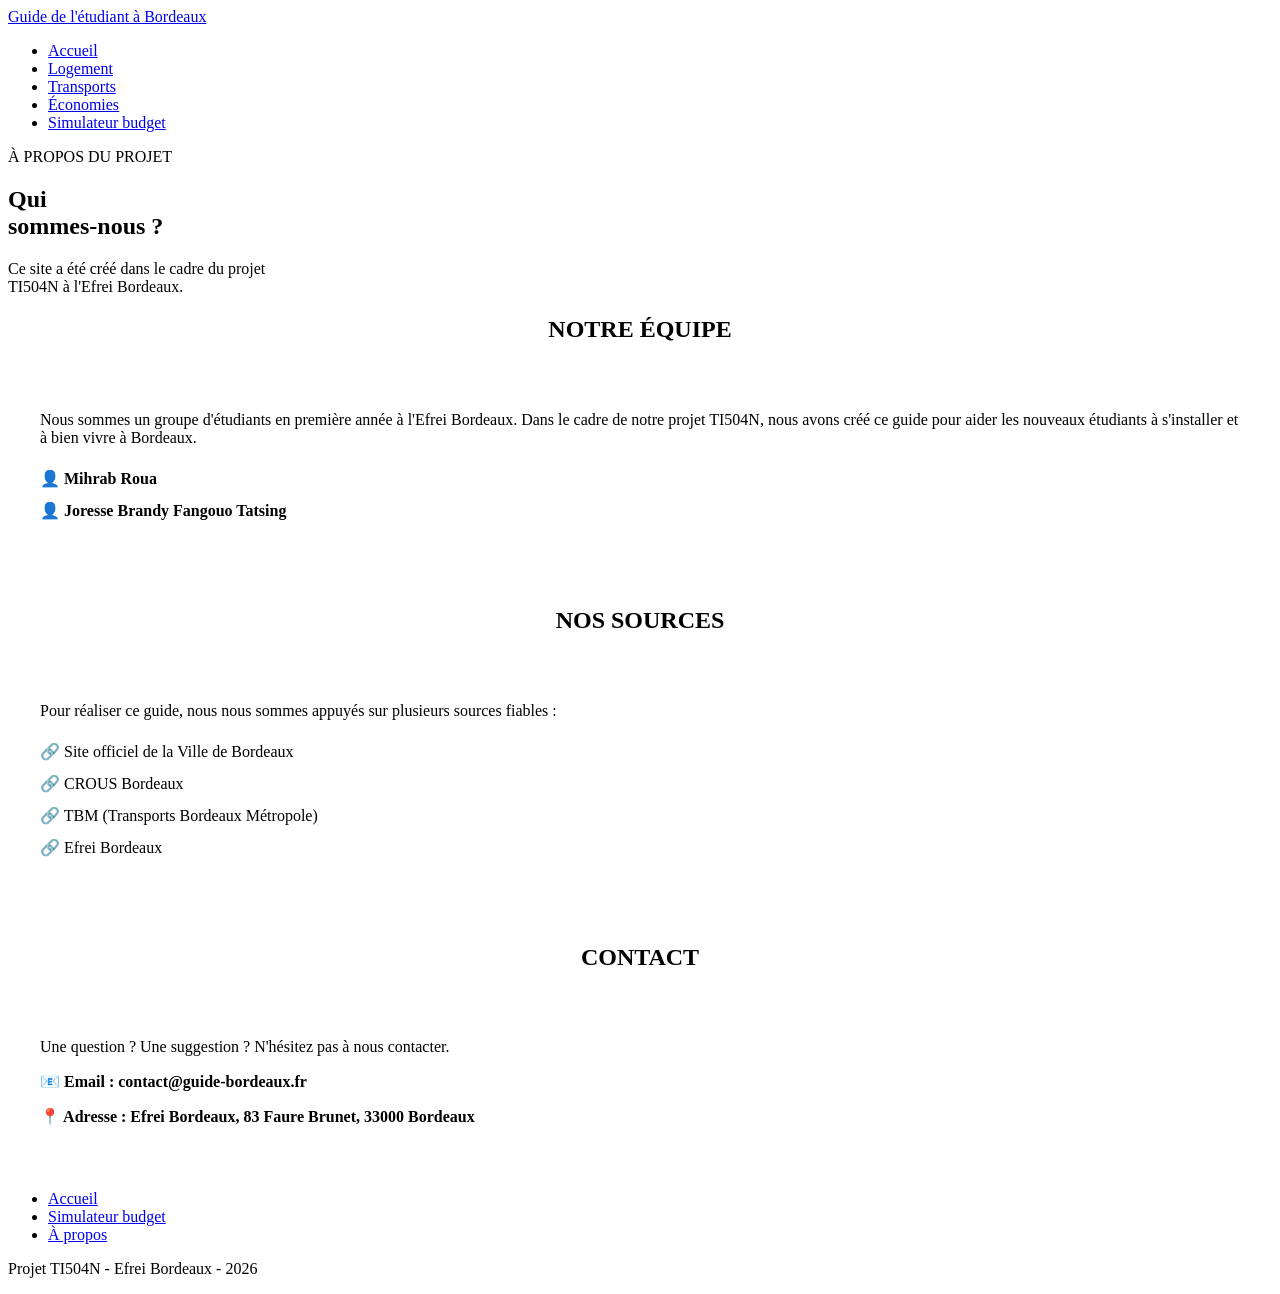
==== pages/about.html @ a1419286 "Add about page with project details and contact info" ====
<!DOCTYPE html>
<html lang="fr">
<head>
    <meta charset="UTF-8">
    <meta name="viewport" content="width=device-width, initial-scale=1.0">
    <title>À propos - Guide de l'étudiant à Bordeaux</title>
    <link rel="stylesheet" href="css/style.css">
</head>
<body>
    <header class="site-header">
        <a href="index.html" class="site-title">Guide de l'étudiant à Bordeaux</a>
        <nav class="main-nav">
            <ul>
                <li><a href="index.html">Accueil</a></li>
                <li><a href="housing.html">Logement</a></li>
                <li><a href="transport.html">Transports</a></li>
                <li><a href="savings.html">Économies</a></li>
                <li><a href="budget.html">Simulateur budget</a></li>
            </ul>
        </nav>
    </header>
 
    <main class="page-container">
        <!-- En-tête de la page À propos -->
        <section class="hero-card">
            <div class="hero-content">
                <span class="hero-subtitle">À PROPOS DU PROJET</span>
                <h1>Qui<br>sommes-nous ?</h1>
                <p>Ce site a été créé dans le cadre du projet<br>TI504N à l'Efrei Bordeaux.</p>
            </div>
        </section>

        <!-- Section 1 : Notre équipe (Texte direct, sans bouton) -->
        <section class="home-sections" style="margin-bottom: 2rem; text-align: left;">
            <h2 style="text-align: center;">NOTRE ÉQUIPE</h2>
            <div class="home-card-small" style="display: block; padding: 2rem; margin-top: 1rem;">
                <p style="color: var(--text-light); margin-bottom: 1rem;">
                    Nous sommes un groupe d'étudiants en première année à l'Efrei Bordeaux. Dans le cadre de notre projet TI504N, nous avons créé ce guide pour aider les nouveaux étudiants à s'installer et à bien vivre à Bordeaux.
                </p>
                <ul style="list-style-type: none; padding-left: 0; color: var(--primary-color); font-weight: bold; line-height: 2;">
                    <li>👤 Mihrab Roua </li>
                    <li>👤 Joresse Brandy Fangouo Tatsing </li>
                    
                </ul>
            </div>
        </section>

        <!-- Section 2 : Nos sources (Texte direct) -->
        <section class="home-sections" style="margin-bottom: 2rem; text-align: left;">
            <h2 style="text-align: center;">NOS SOURCES</h2>
            <div class="home-card-small" style="display: block; padding: 2rem; margin-top: 1rem;">
                <p style="color: var(--text-light); margin-bottom: 1rem;">
                    Pour réaliser ce guide, nous nous sommes appuyés sur plusieurs sources fiables :
                </p>
                <ul style="list-style-type: none; padding-left: 0; color: var(--text-light); line-height: 2;">
                    <li>🔗 <a href="https://www.bordeaux.fr" target="_blank" style="color: var(--accent-color); text-decoration: none;">Site officiel de la Ville de Bordeaux</a></li>
                    <li>🔗 <a href="https://www.crous-bordeaux.fr" target="_blank" style="color: var(--accent-color); text-decoration: none;">CROUS Bordeaux</a></li>
                    <li>🔗 <a href="https://www.infotbm.com" target="_blank" style="color: var(--accent-color); text-decoration: none;">TBM (Transports Bordeaux Métropole)</a></li>
                    <li>🔗 <a href="https://www.efrei.fr" target="_blank" style="color: var(--accent-color); text-decoration: none;">Efrei Bordeaux</a></li>
                </ul>
            </div>
        </section>

        <section class="home-sections" style="text-align: left;">
            <h2 style="text-align: center;">CONTACT</h2>
            <div class="home-card-small" style="display: block; padding: 2rem; margin-top: 1rem;">
                <p style="color: var(--text-light); margin-bottom: 1rem;">
                    Une question ? Une suggestion ? N'hésitez pas à nous contacter.
                </p>
                <p style="color: var(--primary-color); font-weight: bold;">
                    📧 Email : <a href="mailto:contact@guide-bordeaux.fr" style="color: var(--accent-color); text-decoration: none;">contact@guide-bordeaux.fr</a>
                </p>
                <p style="color: var(--primary-color); font-weight: bold;">
                    📍 Adresse : Efrei Bordeaux, 83 Faure Brunet, 33000 Bordeaux
                </p>
            </div>
        </section>
    </main>
 
    <footer class="site-footer">
        <nav>
            <ul>
                <li><a href="index.html">Accueil</a></li>
                <li><a href="budget.html">Simulateur budget</a></li>
                <li><a href="about.html">À propos</a></li>
            </ul>
        </nav>
        <p>Projet TI504N - Efrei Bordeaux - 2026</p>
    </footer>
</body>
</html>
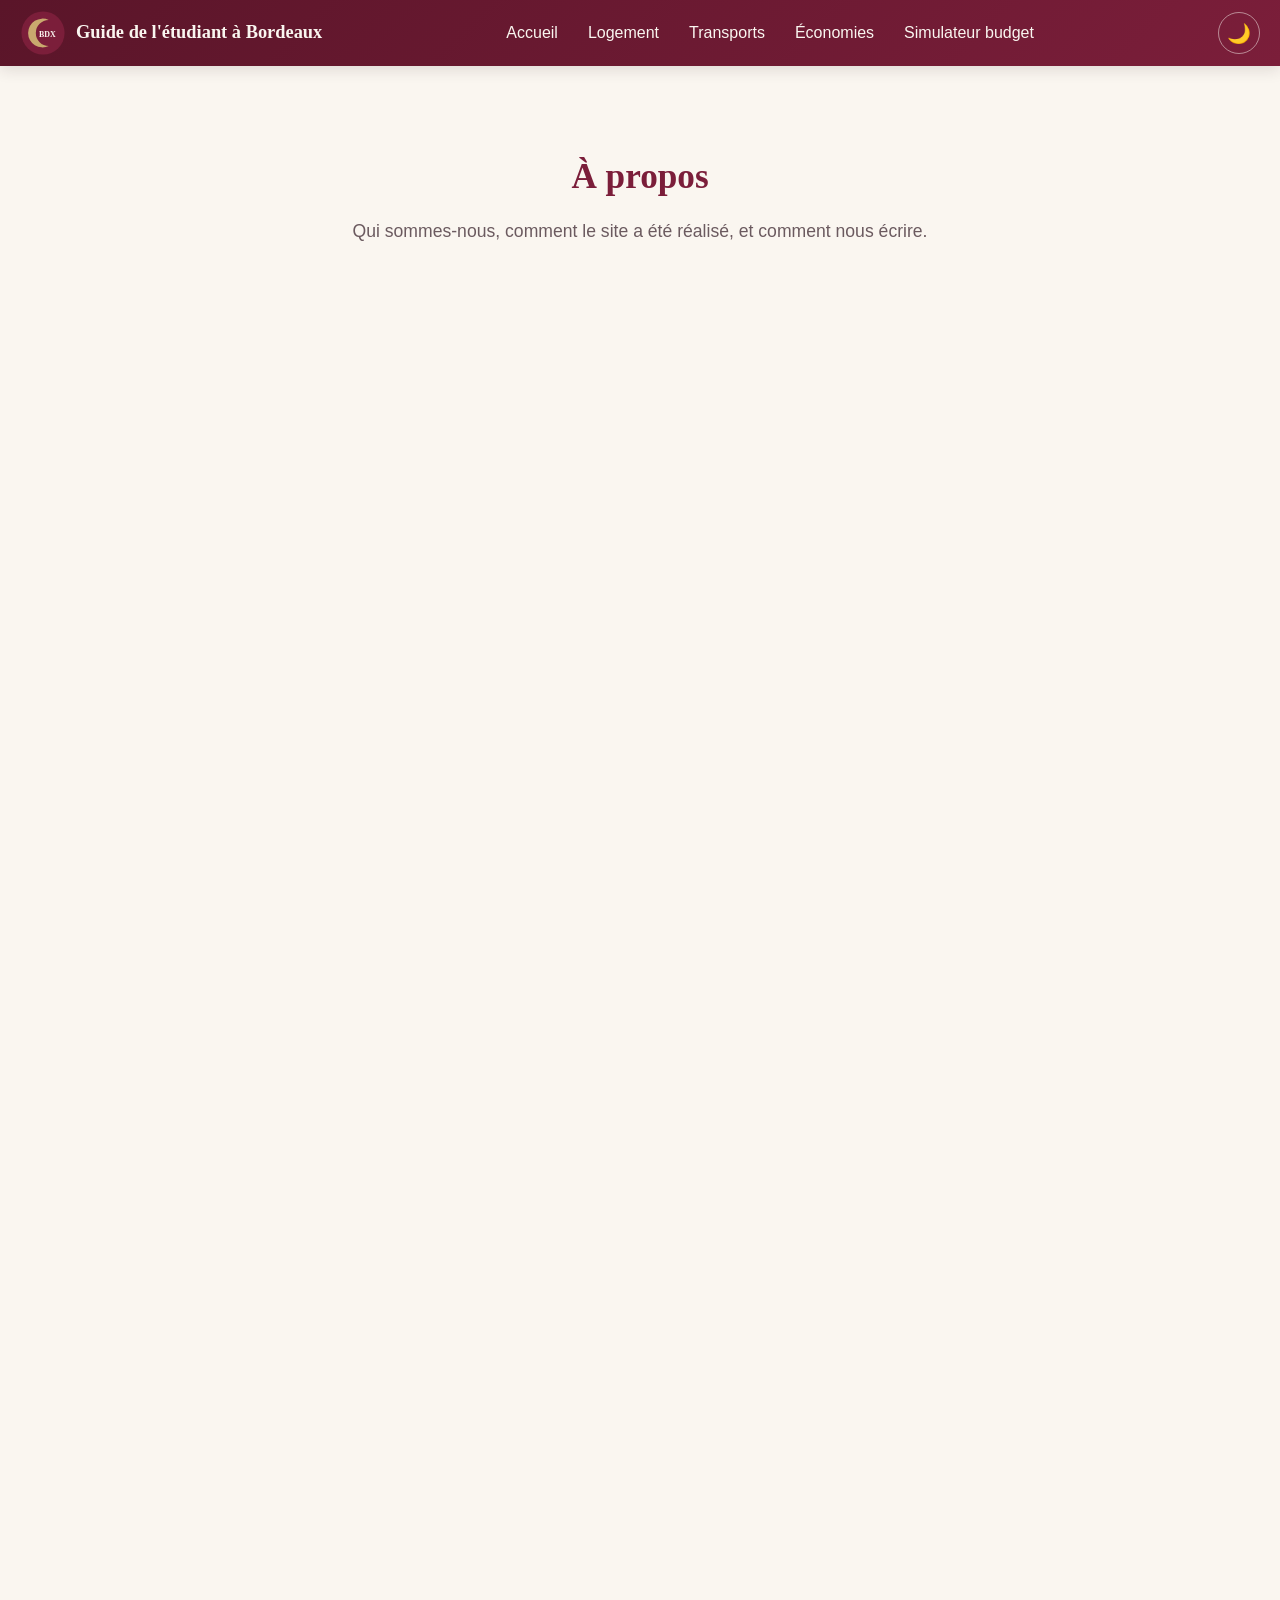
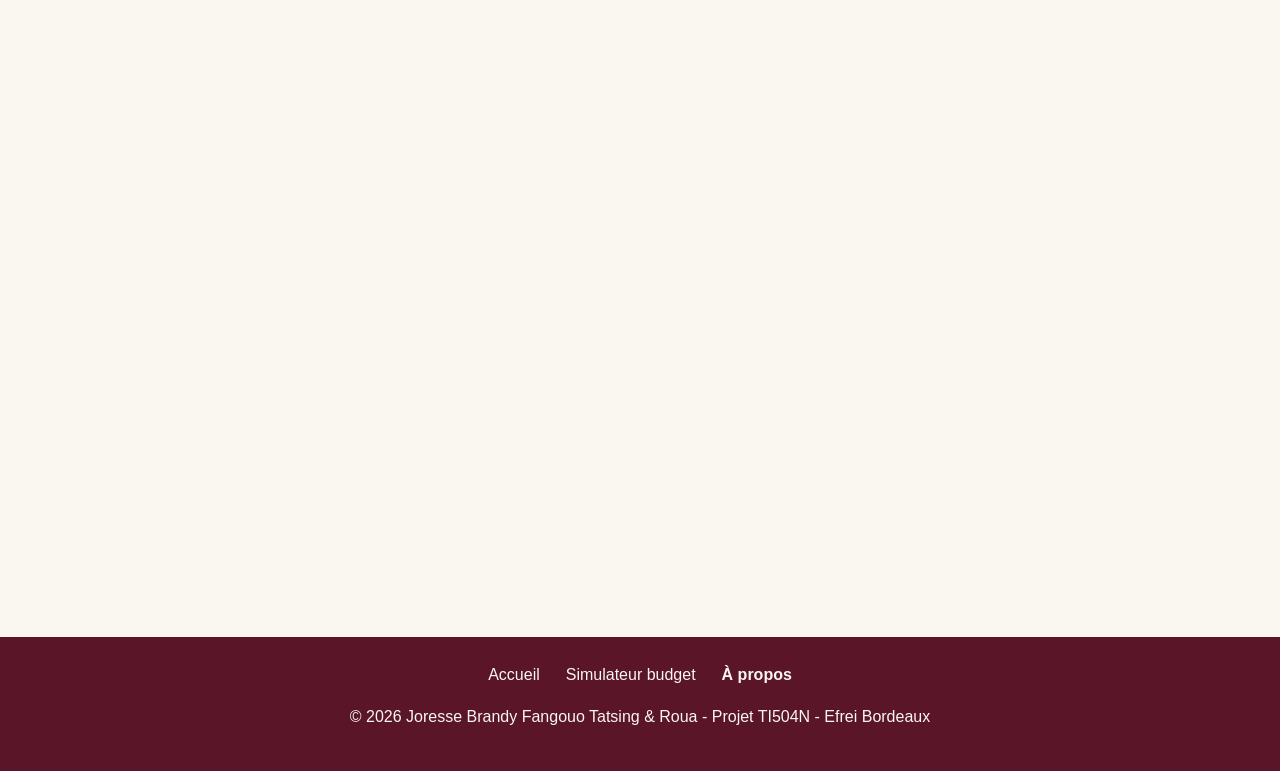
==== commit baefabea: "Add files via upload" ====
--- a/pages/about.html
+++ b/pages/about.html
@@ -1,91 +1,146 @@
-<!DOCTYPE html>
-<html lang="fr">
-<head>
-    <meta charset="UTF-8">
-    <meta name="viewport" content="width=device-width, initial-scale=1.0">
-    <title>À propos - Guide de l'étudiant à Bordeaux</title>
-    <link rel="stylesheet" href="css/style.css">
-</head>
-<body>
-    <header class="site-header">
-        <a href="index.html" class="site-title">Guide de l'étudiant à Bordeaux</a>
-        <nav class="main-nav">
-            <ul>
-                <li><a href="index.html">Accueil</a></li>
-                <li><a href="housing.html">Logement</a></li>
-                <li><a href="transport.html">Transports</a></li>
-                <li><a href="savings.html">Économies</a></li>
-                <li><a href="budget.html">Simulateur budget</a></li>
-            </ul>
-        </nav>
-    </header>
- 
-    <main class="page-container">
-        <!-- En-tête de la page À propos -->
-        <section class="hero-card">
-            <div class="hero-content">
-                <span class="hero-subtitle">À PROPOS DU PROJET</span>
-                <h1>Qui<br>sommes-nous ?</h1>
-                <p>Ce site a été créé dans le cadre du projet<br>TI504N à l'Efrei Bordeaux.</p>
-            </div>
-        </section>
-
-        <!-- Section 1 : Notre équipe (Texte direct, sans bouton) -->
-        <section class="home-sections" style="margin-bottom: 2rem; text-align: left;">
-            <h2 style="text-align: center;">NOTRE ÉQUIPE</h2>
-            <div class="home-card-small" style="display: block; padding: 2rem; margin-top: 1rem;">
-                <p style="color: var(--text-light); margin-bottom: 1rem;">
-                    Nous sommes un groupe d'étudiants en première année à l'Efrei Bordeaux. Dans le cadre de notre projet TI504N, nous avons créé ce guide pour aider les nouveaux étudiants à s'installer et à bien vivre à Bordeaux.
-                </p>
-                <ul style="list-style-type: none; padding-left: 0; color: var(--primary-color); font-weight: bold; line-height: 2;">
-                    <li>👤 Mihrab Roua </li>
-                    <li>👤 Joresse Brandy Fangouo Tatsing </li>
-                    
-                </ul>
-            </div>
-        </section>
-
-        <!-- Section 2 : Nos sources (Texte direct) -->
-        <section class="home-sections" style="margin-bottom: 2rem; text-align: left;">
-            <h2 style="text-align: center;">NOS SOURCES</h2>
-            <div class="home-card-small" style="display: block; padding: 2rem; margin-top: 1rem;">
-                <p style="color: var(--text-light); margin-bottom: 1rem;">
-                    Pour réaliser ce guide, nous nous sommes appuyés sur plusieurs sources fiables :
-                </p>
-                <ul style="list-style-type: none; padding-left: 0; color: var(--text-light); line-height: 2;">
-                    <li>🔗 <a href="https://www.bordeaux.fr" target="_blank" style="color: var(--accent-color); text-decoration: none;">Site officiel de la Ville de Bordeaux</a></li>
-                    <li>🔗 <a href="https://www.crous-bordeaux.fr" target="_blank" style="color: var(--accent-color); text-decoration: none;">CROUS Bordeaux</a></li>
-                    <li>🔗 <a href="https://www.infotbm.com" target="_blank" style="color: var(--accent-color); text-decoration: none;">TBM (Transports Bordeaux Métropole)</a></li>
-                    <li>🔗 <a href="https://www.efrei.fr" target="_blank" style="color: var(--accent-color); text-decoration: none;">Efrei Bordeaux</a></li>
-                </ul>
-            </div>
-        </section>
-
-        <section class="home-sections" style="text-align: left;">
-            <h2 style="text-align: center;">CONTACT</h2>
-            <div class="home-card-small" style="display: block; padding: 2rem; margin-top: 1rem;">
-                <p style="color: var(--text-light); margin-bottom: 1rem;">
-                    Une question ? Une suggestion ? N'hésitez pas à nous contacter.
-                </p>
-                <p style="color: var(--primary-color); font-weight: bold;">
-                    📧 Email : <a href="mailto:contact@guide-bordeaux.fr" style="color: var(--accent-color); text-decoration: none;">contact@guide-bordeaux.fr</a>
-                </p>
-                <p style="color: var(--primary-color); font-weight: bold;">
-                    📍 Adresse : Efrei Bordeaux, 83 Faure Brunet, 33000 Bordeaux
-                </p>
-            </div>
-        </section>
-    </main>
- 
-    <footer class="site-footer">
-        <nav>
-            <ul>
-                <li><a href="index.html">Accueil</a></li>
-                <li><a href="budget.html">Simulateur budget</a></li>
-                <li><a href="about.html">À propos</a></li>
-            </ul>
-        </nav>
-        <p>Projet TI504N - Efrei Bordeaux - 2026</p>
-    </footer>
-</body>
-</html>
+<!DOCTYPE html>
+<html lang="fr">
+<head>
+    <meta charset="UTF-8">
+    <meta name="viewport" content="width=device-width, initial-scale=1.0">
+    <meta name="description" content="L'équipe du guide de l'étudiant à Bordeaux et le formulaire de contact.">
+    <title>À propos - Guide de l'étudiant à Bordeaux</title>
+    <link rel="icon" href="../img/logo.svg" type="image/svg+xml">
+    <link rel="stylesheet" href="../css/style.css">
+    <script src="../js/main.js" defer></script>
+    <script src="../js/contact.js" defer></script>
+</head>
+<body>
+
+    <header class="site-header">
+        <a href="../index.html" class="logo">
+            <img src="../img/logo.svg" alt="Logo du guide" width="46" height="46">
+            <span>Guide de l'étudiant à Bordeaux</span>
+        </a>
+        <nav class="main-nav" id="main-nav" aria-label="Navigation principale">
+            <ul>
+                <li><a href="../index.html">Accueil</a></li>
+                <li><a href="housing.html">Logement</a></li>
+                <li><a href="transport.html">Transports</a></li>
+                <li><a href="savings.html">Économies</a></li>
+                <li><a href="budget.html">Simulateur budget</a></li>
+            </ul>
+        </nav>
+        <div class="header-tools">
+            <button type="button" class="icon-button" id="theme-toggle" aria-label="Activer le mode sombre">🌙</button>
+            <button type="button" class="icon-button menu-toggle" id="menu-toggle" aria-label="Ouvrir le menu" aria-expanded="false" aria-controls="main-nav">☰</button>
+        </div>
+    </header>
+
+    <main>
+        <section class="page-intro">
+            <h1>À propos</h1>
+            <p>Qui sommes-nous, comment le site a été réalisé, et comment nous écrire.</p>
+        </section>
+
+        <section class="reveal">
+            <h2>L'équipe</h2>
+            <div class="team">
+                <article class="member">
+                    <span class="avatar" aria-hidden="true">JB</span>
+                    <h3>Joresse Brandy Fangouo Tatsing</h3>
+                    <p>Étudiante à l'Efrei Bordeaux</p>
+                    <ul>
+                        <li>Page d'accueil : carrousel, chiffres animés et chatbot</li>
+                        <li>Page Logement : post-it, tableau et checklist</li>
+                        <li>Simulateur de budget</li>
+                    </ul>
+                </article>
+                <article class="member">
+                    <span class="avatar" aria-hidden="true">R</span>
+                    <h3>Roua</h3>
+                    <p>Étudiante à l'Efrei Bordeaux</p>
+                    <ul>
+                        <li>Maquette du site sur Figma</li>
+                        <li>Pages Transports et Économies</li>
+                        <li>Page À propos et formulaire de contact</li>
+                        <li>Mode sombre et menu mobile</li>
+                    </ul>
+                </article>
+            </div>
+            <p>Le header, le footer et la feuille de style commune ont été réalisés ensemble.</p>
+        </section>
+
+        <section class="reveal">
+            <h2>Comment le site a été fait</h2>
+            <ul>
+                <li>HTML5, CSS3 et JavaScript, sans framework ni bibliothèque.</li>
+                <li>Un design responsive avec le viewport et des media queries.</li>
+                <li>Un dépôt GitHub partagé pour travailler à deux.</li>
+                <li>Toutes les pages validées avec le validateur du W3C.</li>
+            </ul>
+        </section>
+
+        <section class="reveal">
+            <h2>Nous contacter</h2>
+            <form method="post" name="Contact" action="#" id="contact-form" novalidate>
+                <fieldset>
+                    <legend>Vos informations</legend>
+                    <div class="form-row">
+                        <label for="lastname">Nom</label>
+                        <input type="text" id="lastname" name="lastname">
+                    </div>
+                    <div class="form-row">
+                        <label for="firstname">Prénom</label>
+                        <input type="text" id="firstname" name="firstname">
+                    </div>
+                    <div class="form-row">
+                        <label for="email">Adresse mail</label>
+                        <input type="email" id="email" name="email" placeholder="prenom.nom@exemple.fr">
+                    </div>
+                    <div class="form-row">
+                        <label for="status">Statut</label>
+                        <select id="status" name="status">
+                            <option value="">Choisissez un statut</option>
+                            <option value="student">Étudiant</option>
+                            <option value="future">Futur étudiant</option>
+                            <option value="parent">Parent</option>
+                            <option value="other">Autre</option>
+                        </select>
+                    </div>
+                </fieldset>
+                <fieldset>
+                    <legend>Votre message</legend>
+                    <p>Sujet :</p>
+                    <label><input type="radio" name="subject" value="question"> Une question</label>
+                    <label><input type="radio" name="subject" value="idea"> Une suggestion</label>
+                    <label><input type="radio" name="subject" value="error"> Signaler une erreur</label>
+                    <p><label for="message">Message</label></p>
+                    <textarea id="message" name="message" rows="5"></textarea>
+                    <p><label><input type="checkbox" id="consent" name="consent"> J'accepte que mes informations servent uniquement à me répondre.</label></p>
+                </fieldset>
+                <p id="contact-message" class="form-message" aria-live="polite" hidden></p>
+                <button type="submit">Envoyer</button>
+            </form>
+        </section>
+
+        <section class="reveal">
+            <h2>Sources utiles</h2>
+            <ul>
+                <li><a href="https://www.infotbm.com">infotbm.com</a> pour les transports</li>
+                <li><a href="https://www.crous-bordeaux.fr">crous-bordeaux.fr</a> pour le logement et la restauration</li>
+                <li><a href="https://www.caf.fr">caf.fr</a> pour les aides au logement</li>
+            </ul>
+        </section>
+    </main>
+
+    <footer class="site-footer">
+        <nav class="footer-nav" aria-label="Navigation du bas de page">
+            <ul>
+                <li><a href="../index.html">Accueil</a></li>
+                <li><a href="budget.html">Simulateur budget</a></li>
+                <li><a href="about.html">À propos</a></li>
+            </ul>
+        </nav>
+        <p>&copy; <span id="year">2026</span> Joresse Brandy Fangouo Tatsing &amp; Roua - Projet TI504N - Efrei Bordeaux</p>
+    </footer>
+
+    <button type="button" id="back-to-top" aria-label="Remonter en haut de la page">↑</button>
+
+</body>
+</html>
--- a/css/style.css
+++ b/css/style.css
@@ -0,0 +1,974 @@
+
+:root {
+    --wine: #7B1E3A;
+    --wine-dark: #5A1529;
+    --gold: #C9A96E;
+    --cream: #FAF6F0;
+    --surface: #FFFFFF;
+    --text: #2B1B20;
+    --text-light: #6B5A5F;
+    --success: #2E7D4F;
+    --error: #B3261E;
+    --radius: 12px;
+    --shadow: 0 4px 14px rgba(43, 27, 32, 0.12);
+}
+
+
+[data-theme="dark"] {
+    --cream: #1E1417;
+    --surface: #2A1D21;
+    --text: #F3E9EC;
+    --text-light: #C9B8BD;
+    --gold: #D9BC86;
+    --shadow: 0 4px 14px rgba(0, 0, 0, 0.4);
+}
+
+
+* {
+    box-sizing: border-box;
+}
+
+body {
+    margin: 0;
+    background-color: var(--cream);
+    color: var(--text);
+    font-family: "Segoe UI", Arial, sans-serif;
+    line-height: 1.6;
+    transition: background-color 0.3s, color 0.3s;
+}
+
+h1, h2, h3 {
+    font-family: Georgia, "Times New Roman", serif;
+    line-height: 1.25;
+}
+
+h1 {
+    color: var(--wine);
+}
+
+h2 {
+    color: var(--wine);
+    border-left: 5px solid var(--gold);
+    padding-left: 10px;
+}
+
+/* TP2 : combinateur de voisins généraux ~ */
+h2 ~ h3 {
+    color: var(--gold);
+}
+
+[data-theme="dark"] h1,
+[data-theme="dark"] h2 {
+    color: var(--gold);
+}
+
+img {
+    max-width: 100%;
+    height: auto;
+}
+
+a {
+    color: var(--wine);
+}
+
+[data-theme="dark"] a {
+    color: var(--gold);
+}
+
+
+[data-theme="dark"] .button {
+    color: #2B1B20;
+}
+
+[data-theme="dark"] .card {
+    color: var(--text);
+}
+
+
+section p a {
+    font-style: italic;
+}
+
+main {
+    max-width: 1100px;
+    margin: 0 auto;
+    padding: 15px;
+}
+
+
+.site-header {
+    position: sticky;
+    top: 0;
+    z-index: 100;
+    display: flex;
+    align-items: center;
+    justify-content: space-between;
+    gap: 15px;
+    padding: 10px 20px;
+    background: linear-gradient(135deg, #5A1529, #7B1E3A);
+    box-shadow: var(--shadow);
+}
+
+.logo {
+    display: flex;
+    align-items: center;
+    gap: 10px;
+    color: var(--cream);
+    font-family: Georgia, serif;
+    font-size: 1.15em;
+    font-weight: bold;
+    text-decoration-line: none;
+}
+
+[data-theme="dark"] .logo {
+    color: #FAF6F0;
+}
+
+.logo img {
+    width: 46px;
+    height: 46px;
+    border-radius: 50%;
+    transition: transform 0.6s;
+}
+
+.logo:hover img {
+    transform: rotate(360deg);
+}
+
+.main-nav ul,
+.footer-nav ul {
+    display: flex;
+    flex-wrap: wrap;
+    gap: 6px;
+    margin: 0;
+    padding: 0;
+    list-style-type: none;
+}
+
+.main-nav a {
+    display: block;
+    padding: 8px 12px;
+    border-radius: 8px;
+    color: #FAF6F0;
+    text-decoration-line: none;
+    transition: background-color 0.3s, color 0.3s;
+}
+
+
+.main-nav a:hover {
+    background-color: var(--gold);
+    color: var(--wine-dark);
+}
+
+
+.main-nav a[aria-current="page"] {
+    background-color: rgba(250, 246, 240, 0.18);
+    box-shadow: inset 0 -3px 0 var(--gold);
+}
+
+.header-tools {
+    display: flex;
+    gap: 8px;
+}
+
+.icon-button {
+    width: 42px;
+    height: 42px;
+    border: 1px solid rgba(250, 246, 240, 0.5);
+    border-radius: 50%;
+    background: transparent;
+    color: #FAF6F0;
+    font-size: 1.2em;
+    cursor: pointer;
+    transition: background-color 0.3s;
+}
+
+.icon-button:hover {
+    background-color: rgba(250, 246, 240, 0.2);
+}
+
+
+.menu-toggle {
+    display: none;
+}
+
+
+.site-footer {
+    margin-top: 40px;
+    padding: 25px 15px;
+    background-color: var(--wine-dark);
+    color: #FAF6F0;
+    text-align: center;
+}
+
+.footer-nav ul {
+    justify-content: center;
+}
+
+.footer-nav a {
+    padding: 6px 10px;
+    border-radius: 6px;
+    color: #FAF6F0;
+    text-decoration-line: none;
+}
+
+.footer-nav a:hover {
+    background-color: var(--gold);
+    color: var(--wine-dark);
+}
+
+
+.footer-nav li:nth-child(2) a:hover {
+    background-color: #E8D4AE;
+}
+
+.footer-nav li:last-child a {
+    font-weight: bold;
+}
+
+
+section {
+    margin-top: 25px;
+    margin-bottom: 25px;
+    padding: 20px;
+    border-radius: var(--radius);
+    background-color: var(--surface);
+    box-shadow: var(--shadow);
+}
+
+.page-intro {
+    text-align: center;
+    background: transparent;
+    box-shadow: none;
+}
+
+.page-intro h1 {
+    font-size: 2.2em;
+    margin-bottom: 5px;
+}
+
+.page-intro p {
+    color: var(--text-light);
+    font-size: 1.1em;
+}
+
+.cards-grid {
+    display: grid;
+    grid-template-columns: repeat(auto-fit, minmax(230px, 1fr));
+    gap: 20px;
+}
+
+.card {
+    display: block;
+    padding: 20px;
+    border-radius: var(--radius);
+    border-top: 5px solid var(--gold);
+    background-color: var(--cream);
+    color: var(--text);
+    text-decoration-line: none;
+    transition: transform 0.3s, box-shadow 0.3s;
+}
+
+.card:hover {
+    transform: translateY(-6px);
+    box-shadow: var(--shadow);
+}
+
+.card-icon {
+    font-size: 2em;
+}
+
+.card h3 {
+    color: var(--wine);
+    margin: 10px 0;
+}
+
+[data-theme="dark"] .card h3 {
+    color: var(--gold);
+}
+
+
+#welcome {
+    padding: 12px 18px;
+    border-radius: var(--radius);
+    background-color: var(--gold);
+    color: #2B1B20;
+    font-weight: bold;
+    text-align: center;
+    animation: slideDown 0.6s ease-out;
+}
+
+.highlight {
+    padding: 12px 16px;
+    border-left: 5px solid var(--success);
+    border-radius: 8px;
+    background-color: rgba(46, 125, 79, 0.1);
+}
+
+/* Photo du miroir d'eau (accueil) */
+.hero-photo {
+    position: relative;
+    margin: 0 0 25px;
+    border-radius: var(--radius);
+    overflow: hidden;
+    box-shadow: var(--shadow);
+}
+
+.hero-photo img {
+    display: block;
+    width: 100%;
+    height: 380px;
+    object-fit: cover;
+    transition: transform 6s ease-out;
+}
+
+.hero-photo:hover img {
+    transform: scale(1.06);
+}
+
+.hero-photo figcaption {
+    position: absolute;
+    left: 0;
+    right: 0;
+    bottom: 0;
+    padding: 10px 16px;
+    background: linear-gradient(transparent, rgba(43, 27, 32, 0.85));
+    color: #FAF6F0;
+    font-style: italic;
+}
+
+@media (max-width: 600px) {
+    .hero-photo img {
+        height: 220px;
+    }
+}
+
+
+.carousel {
+    position: relative;
+    overflow: hidden;
+    padding: 0;
+    min-height: 320px;
+    color: #FAF6F0;
+}
+
+.slide {
+    position: absolute;
+    top: 0;
+    right: 0;
+    bottom: 0;
+    left: 0;
+    display: flex;
+    flex-direction: column;
+    justify-content: center;
+    padding: 30px 70px;
+    opacity: 0;
+    transition: opacity 0.8s;
+    background-size: cover;
+    background-position: center;
+}
+
+.slide.active {
+    opacity: 1;
+    z-index: 1;
+}
+
+.slide h2 {
+    color: #FAF6F0;
+    border-left-color: var(--gold);
+    font-size: 2em;
+}
+
+.slide-1 {
+    background-image: linear-gradient(rgba(90, 21, 41, 0.75), rgba(90, 21, 41, 0.75)), url("../img/PBordeaux.jpg");
+    background-color: var(--wine);
+}
+
+.slide-2 {
+    background-image: linear-gradient(135deg, #5A1529, #9C4A5F);
+}
+
+.slide-3 {
+    background-image: linear-gradient(135deg, #7B5A2A, #C9A96E);
+}
+
+.slide .button {
+    align-self: flex-start;
+}
+
+.carousel-button {
+    position: absolute;
+    top: 50%;
+    z-index: 2;
+    transform: translateY(-50%);
+    width: 44px;
+    height: 44px;
+    border: none;
+    border-radius: 50%;
+    background-color: rgba(250, 246, 240, 0.85);
+    color: var(--wine-dark);
+    font-size: 1.4em;
+    cursor: pointer;
+}
+
+.carousel-button.prev {
+    left: 12px;
+}
+
+.carousel-button.next {
+    right: 12px;
+}
+
+.carousel-dots {
+    position: absolute;
+    bottom: 14px;
+    left: 50%;
+    z-index: 2;
+    display: flex;
+    gap: 8px;
+    transform: translateX(-50%);
+}
+
+.carousel-dots button {
+    width: 12px;
+    height: 12px;
+    padding: 0;
+    border: 2px solid #FAF6F0;
+    border-radius: 50%;
+    background: transparent;
+    cursor: pointer;
+}
+
+.carousel-dots button.active {
+    background-color: var(--gold);
+    border-color: var(--gold);
+}
+
+
+.button,
+button[type="submit"],
+input[type="button"],
+input[type="reset"] {
+    display: inline-block;
+    padding: 10px 20px;
+    border: none;
+    border-radius: 25px;
+    background-color: var(--gold);
+    color: #2B1B20;
+    font-size: 1em;
+    font-weight: bold;
+    text-decoration-line: none;
+    cursor: pointer;
+    transition: transform 0.2s, background-color 0.3s;
+}
+
+.button:hover,
+button[type="submit"]:hover,
+input[type="button"]:hover {
+    background-color: #E8D4AE;
+    transform: scale(1.05);
+}
+
+input[type="reset"] {
+    background-color: var(--text-light);
+    color: #FFFFFF;
+}
+
+button:disabled,
+input:disabled {
+    opacity: 0.5;
+    cursor: not-allowed;
+    transform: none;
+}
+
+
+.stats {
+    display: grid;
+    grid-template-columns: repeat(auto-fit, minmax(160px, 1fr));
+    gap: 15px;
+    text-align: center;
+}
+
+.stat-number {
+    display: block;
+    color: var(--wine);
+    font-family: Georgia, serif;
+    font-size: 2.4em;
+    font-weight: bold;
+}
+
+[data-theme="dark"] .stat-number {
+    color: var(--gold);
+}
+
+#postit {
+    display: flex;
+    flex-wrap: wrap;
+    justify-content: space-between;
+    gap: 15px;
+    margin: 0;
+    padding: 0;
+    list-style-type: none;
+}
+
+.postit-item {
+    position: relative;
+    flex: 1 1 170px;
+    margin: 0;
+    padding: 18px 14px;
+    border: 1px solid rgba(0, 0, 0, 0.1);
+    border-radius: 4px;
+    color: #2B1B20;
+    font-weight: bold;
+    text-align: center;
+    cursor: pointer;
+    transform: rotate(-1deg);
+    transition: transform 0.3s;
+}
+
+.postit-item:hover {
+    transform: rotate(0deg) scale(1.03);
+}
+
+.postit-item:nth-child(1) { background-color: #F7D9A8; }
+.postit-item:nth-child(2) { background-color: #E8C3CC; }
+.postit-item:nth-child(3) { background-color: #CFE3C8; }
+.postit-item:nth-child(4) { background-color: #C9DCEB; }
+.postit-item:nth-child(5) { background-color: #E9DFC4; }
+
+.postit-item ul {
+    display: none;
+    position: absolute;
+    top: 100%;
+    left: 0;
+    z-index: 10;
+    min-width: 100%;
+    margin: 0;
+    padding: 10px 10px 10px 28px;
+    border-radius: 0 0 8px 8px;
+    background-color: var(--surface);
+    color: var(--text);
+    font-weight: normal;
+    text-align: left;
+    box-shadow: var(--shadow);
+}
+
+.postit-item:hover ul,
+.postit-item:focus-within ul {
+    display: block;
+}
+
+
+.table-wrapper {
+    overflow-x: auto;
+}
+
+table {
+    width: 100%;
+    border-collapse: collapse;
+    margin-top: 10px;
+}
+
+caption {
+    margin-bottom: 8px;
+    color: var(--wine);
+    font-size: large;
+    font-weight: bold;
+}
+
+[data-theme="dark"] caption {
+    color: var(--gold);
+}
+
+th,
+td {
+    padding: 10px;
+    border: 1px solid rgba(123, 30, 58, 0.25);
+    text-align: left;
+}
+
+thead,
+tfoot {
+    background-color: var(--wine);
+    color: #FAF6F0;
+}
+
+tbody tr:nth-child(even) {
+    background-color: rgba(201, 169, 110, 0.15);
+}
+
+tbody tr:hover {
+    background-color: rgba(201, 169, 110, 0.35);
+}
+
+
+fieldset {
+    margin-bottom: 20px;
+    padding: 15px 20px;
+    border: 2px solid var(--gold);
+    border-radius: var(--radius);
+}
+
+legend {
+    padding: 4px 12px;
+    border-radius: 20px;
+    background-color: var(--wine);
+    color: #FAF6F0;
+    font-weight: bold;
+}
+
+.form-row {
+    display: grid;
+    grid-template-columns: 220px 1fr;
+    align-items: center;
+    gap: 10px;
+    margin-bottom: 12px;
+}
+
+input[type="text"],
+input[type="email"],
+input[type="number"],
+select,
+textarea {
+    width: 100%;
+    padding: 9px 12px;
+    border: 1px solid var(--text-light);
+    border-radius: 8px;
+    background-color: var(--surface);
+    color: var(--text);
+    font-family: inherit;
+    font-size: 1em;
+}
+
+input:focus,
+select:focus,
+textarea:focus {
+    outline: 3px solid var(--gold);
+    outline-offset: 1px;
+}
+
+
+.invalid {
+    border-color: var(--error);
+    background-color: rgba(179, 38, 30, 0.07);
+}
+
+.error-message {
+    grid-column: 2;
+    margin: -6px 0 0;
+    color: var(--error);
+    font-size: 0.9em;
+}
+
+.form-message {
+    padding: 12px;
+    border-radius: 8px;
+    font-weight: bold;
+}
+
+.form-message.success {
+    background-color: rgba(46, 125, 79, 0.15);
+    color: var(--success);
+}
+
+.form-message.error {
+    background-color: rgba(179, 38, 30, 0.12);
+    color: var(--error);
+}
+
+.form-buttons {
+    display: flex;
+    flex-wrap: wrap;
+    gap: 10px;
+}
+
+.budget-result {
+    font-size: 1.15em;
+}
+
+.positive {
+    color: var(--success);
+}
+
+.negative {
+    color: var(--error);
+}
+
+.bar-chart {
+    margin-top: 15px;
+}
+
+.bar-row {
+    display: grid;
+    grid-template-columns: 110px 1fr 70px;
+    align-items: center;
+    gap: 10px;
+    margin-bottom: 8px;
+}
+
+.bar-track {
+    height: 18px;
+    border-radius: 9px;
+    background-color: rgba(201, 169, 110, 0.25);
+    overflow: hidden;
+}
+
+.bar-fill {
+    width: 0;
+    height: 100%;
+    border-radius: 9px;
+    background: linear-gradient(90deg, #7B1E3A, #C9A96E);
+    transition: width 1s ease-out;
+}
+
+
+.checklist label {
+    display: block;
+    padding: 6px 0;
+    cursor: pointer;
+}
+
+.progress {
+    height: 14px;
+    margin: 10px 0;
+    border-radius: 7px;
+    background-color: rgba(201, 169, 110, 0.25);
+    overflow: hidden;
+}
+
+.progress-bar {
+    width: 0;
+    height: 100%;
+    background-color: var(--success);
+    transition: width 0.4s;
+}
+
+
+.tip-box {
+    min-height: 60px;
+    padding: 15px;
+    border: 2px dashed var(--gold);
+    border-radius: var(--radius);
+    font-size: 1.1em;
+}
+
+.tip-box.pop {
+    animation: pop 0.4s;
+}
+
+
+.team {
+    display: grid;
+    grid-template-columns: repeat(auto-fit, minmax(260px, 1fr));
+    gap: 20px;
+}
+
+.member {
+    padding: 20px;
+    border-radius: var(--radius);
+    background-color: var(--cream);
+    text-align: center;
+}
+
+.avatar {
+    display: inline-flex;
+    align-items: center;
+    justify-content: center;
+    width: 80px;
+    height: 80px;
+    border-radius: 50%;
+    background: linear-gradient(135deg, #7B1E3A, #C9A96E);
+    color: #FAF6F0;
+    font-family: Georgia, serif;
+    font-size: 1.8em;
+    font-weight: bold;
+}
+
+
+#chat-box {
+    display: flex;
+    flex-direction: column;
+    gap: 8px;
+    height: 300px;
+    padding: 12px;
+    overflow-y: auto;
+    border: 1px solid var(--gold);
+    border-radius: var(--radius);
+    background-color: var(--cream);
+}
+
+.message {
+    max-width: 80%;
+    padding: 8px 14px;
+    border-radius: 16px;
+    animation: fadeUp 0.3s ease-out;
+}
+
+.message.user {
+    align-self: flex-end;
+    background-color: var(--wine);
+    color: #FAF6F0;
+    border-bottom-right-radius: 4px;
+}
+
+.message.bot {
+    align-self: flex-start;
+    background-color: var(--surface);
+    border: 1px solid rgba(201, 169, 110, 0.6);
+    border-bottom-left-radius: 4px;
+}
+
+.chat-input {
+    display: flex;
+    gap: 10px;
+    margin-top: 10px;
+}
+
+.chat-suggestions {
+    display: flex;
+    flex-wrap: wrap;
+    gap: 8px;
+    margin-top: 10px;
+}
+
+.chat-suggestions button {
+    padding: 6px 12px;
+    border: 1px solid var(--gold);
+    border-radius: 20px;
+    background: transparent;
+    color: var(--text);
+    cursor: pointer;
+}
+
+.chat-suggestions button:hover {
+    background-color: var(--gold);
+    color: #2B1B20;
+}
+
+
+#back-to-top {
+    position: fixed;
+    right: 20px;
+    bottom: 20px;
+    z-index: 50;
+    width: 46px;
+    height: 46px;
+    border: none;
+    border-radius: 50%;
+    background-color: var(--wine);
+    color: #FAF6F0;
+    font-size: 1.3em;
+    cursor: pointer;
+    opacity: 0;
+    visibility: hidden;
+    transition: opacity 0.3s, visibility 0.3s;
+    box-shadow: var(--shadow);
+}
+
+#back-to-top.visible {
+    opacity: 1;
+    visibility: visible;
+}
+
+
+.reveal {
+    opacity: 0;
+    transform: translateY(30px);
+    transition: opacity 0.7s, transform 0.7s;
+}
+
+.reveal.visible {
+    opacity: 1;
+    transform: translateY(0);
+}
+
+@keyframes fadeUp {
+    from { opacity: 0; transform: translateY(10px); }
+    to { opacity: 1; transform: translateY(0); }
+}
+
+@keyframes slideDown {
+    from { opacity: 0; transform: translateY(-20px); }
+    to { opacity: 1; transform: translateY(0); }
+}
+
+@keyframes pop {
+    0% { transform: scale(0.95); }
+    60% { transform: scale(1.03); }
+    100% { transform: scale(1); }
+}
+
+
+@media (prefers-reduced-motion: reduce) {
+    *,
+    .reveal {
+        transition: none;
+        animation: none;
+    }
+    .reveal {
+        opacity: 1;
+        transform: none;
+    }
+}
+
+
+@media (max-width: 900px) {
+    .menu-toggle {
+        display: block;
+    }
+
+    .main-nav {
+        display: none;
+        position: absolute;
+        top: 100%;
+        left: 0;
+        right: 0;
+        padding: 10px 20px 20px;
+        background-color: var(--wine-dark);
+    }
+
+    .main-nav.open {
+        display: block;
+        animation: slideDown 0.3s;
+    }
+
+    .main-nav ul {
+        flex-direction: column;
+    }
+}
+
+@media (max-width: 600px) {
+    .logo span {
+        font-size: 0.85em;
+    }
+
+    .form-row {
+        grid-template-columns: 1fr;
+        gap: 4px;
+    }
+
+    .error-message {
+        grid-column: 1;
+    }
+
+    .slide {
+        padding: 25px 55px;
+    }
+
+    .slide h2 {
+        font-size: 1.4em;
+    }
+
+    .page-intro h1 {
+        font-size: 1.7em;
+    }
+
+    .bar-row {
+        grid-template-columns: 80px 1fr 60px;
+        font-size: 0.9em;
+    }
+
+    .message {
+        max-width: 90%;
+    }
+}
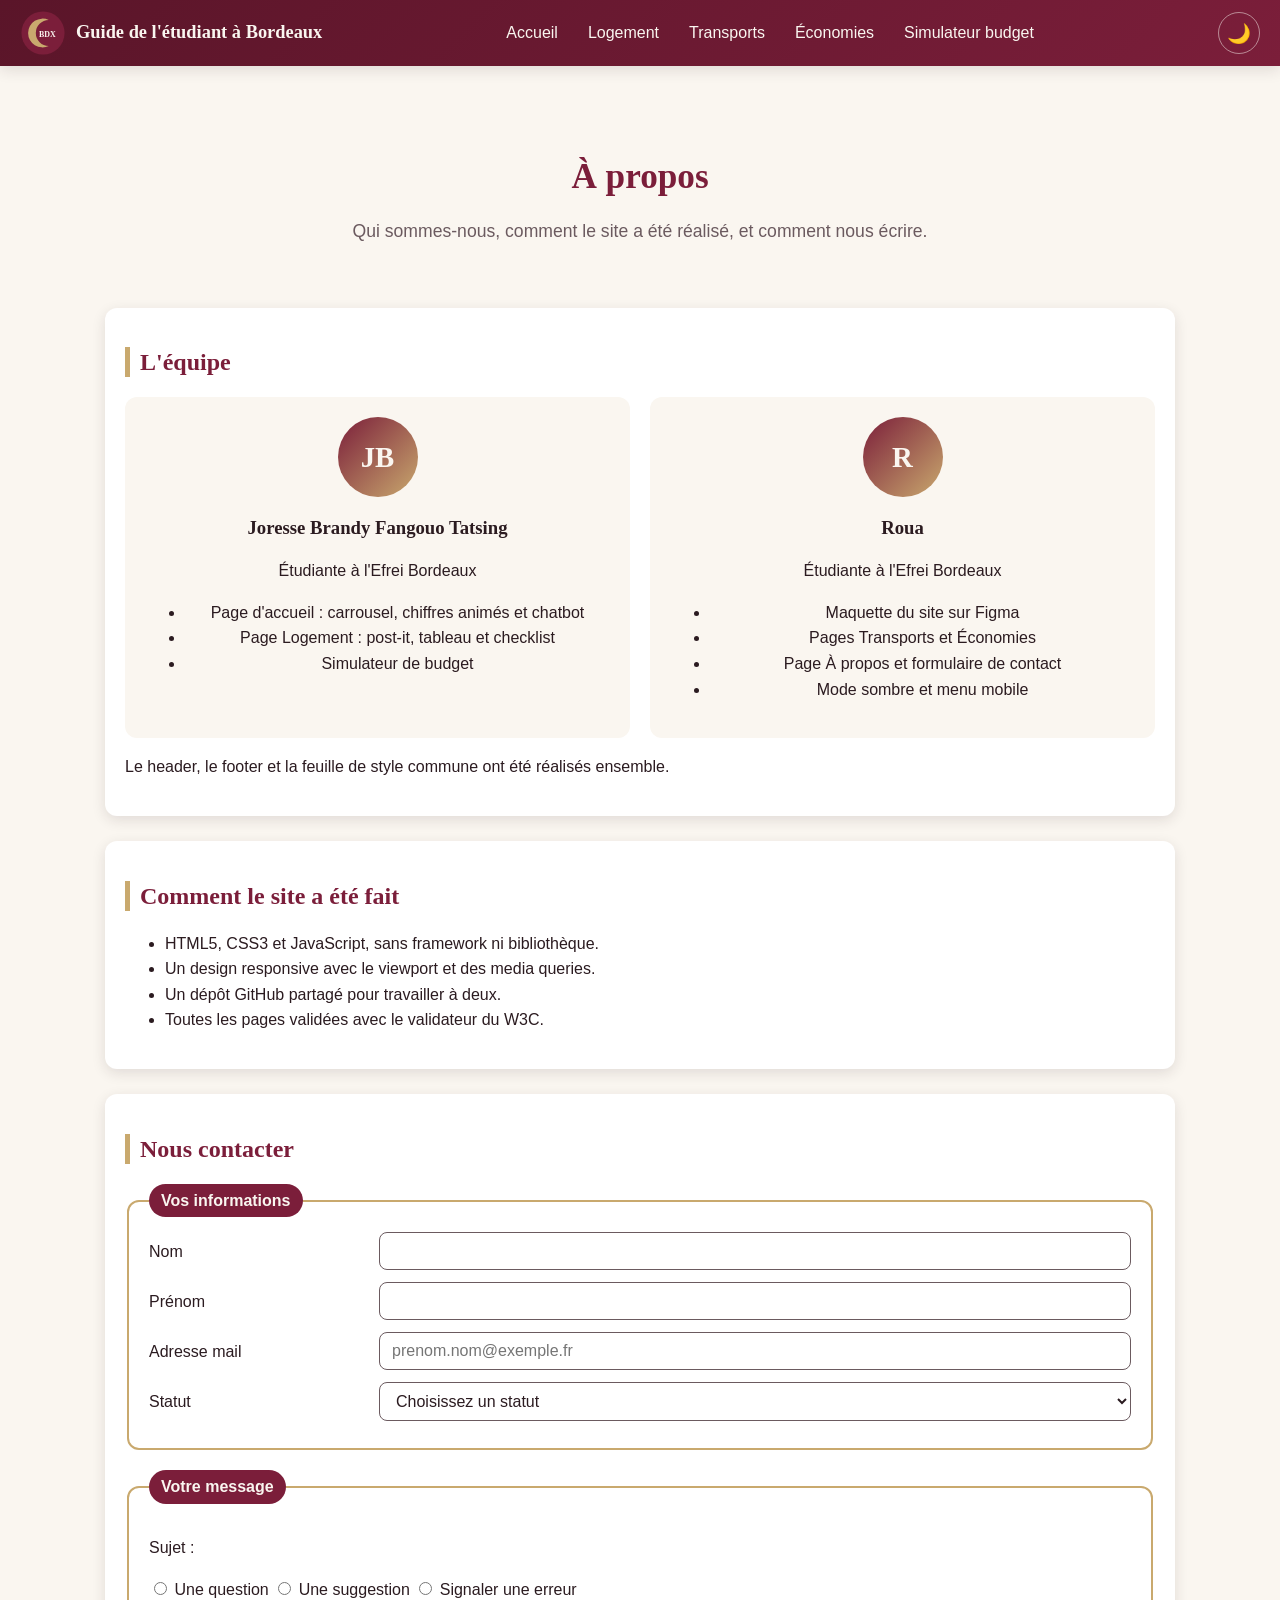
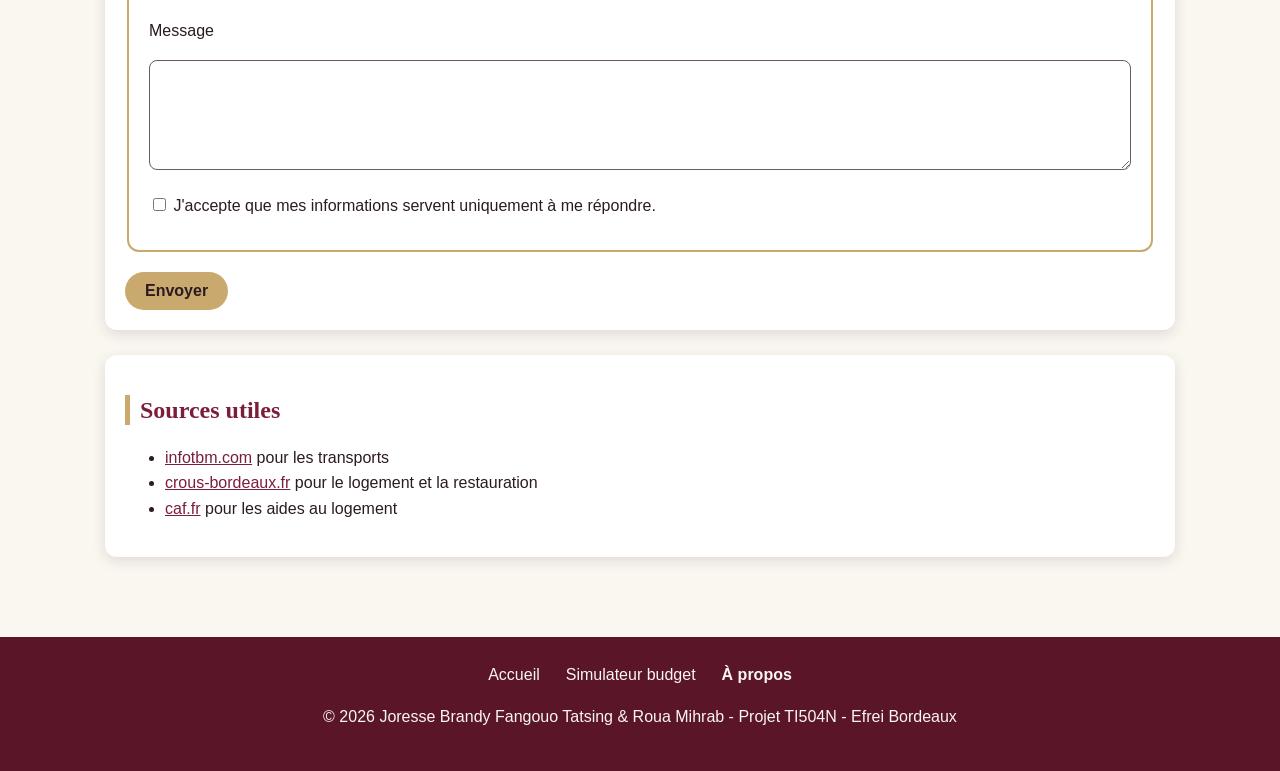
==== commit fdb41855: "Update footer text in about.html" ====
--- a/pages/about.html
+++ b/pages/about.html
@@ -137,7 +137,7 @@
                 <li><a href="about.html">À propos</a></li>
             </ul>
         </nav>
-        <p>&copy; <span id="year">2026</span> Joresse Brandy Fangouo Tatsing &amp; Roua - Projet TI504N - Efrei Bordeaux</p>
+        <p>&copy; <span id="year">2026</span> Joresse Brandy Fangouo Tatsing &amp; Roua Mihrab - Projet TI504N - Efrei Bordeaux</p>
     </footer>
 
     <button type="button" id="back-to-top" aria-label="Remonter en haut de la page">↑</button>
--- a/css/style.css
+++ b/css/style.css
@@ -305,7 +305,7 @@
     background-color: rgba(46, 125, 79, 0.1);
 }
 
-/* Photo du miroir d'eau (accueil) */
+
 .hero-photo {
     position: relative;
     margin: 0 0 25px;
@@ -380,7 +380,7 @@
 }
 
 .slide-1 {
-    background-image: linear-gradient(rgba(90, 21, 41, 0.75), rgba(90, 21, 41, 0.75)), url("../img/PBordeaux.jpg");
+    background-image: linear-gradient(rgba(90, 21, 41, 0.75), rgba(90, 21, 41, 0.75)), url("../img/miroir-eau.jpg");
     background-color: var(--wine);
 }
 
@@ -879,7 +879,7 @@
 
 .reveal.visible {
     opacity: 1;
-    transform: translateY(0);
+    transform: none;
 }
 
 @keyframes fadeUp {
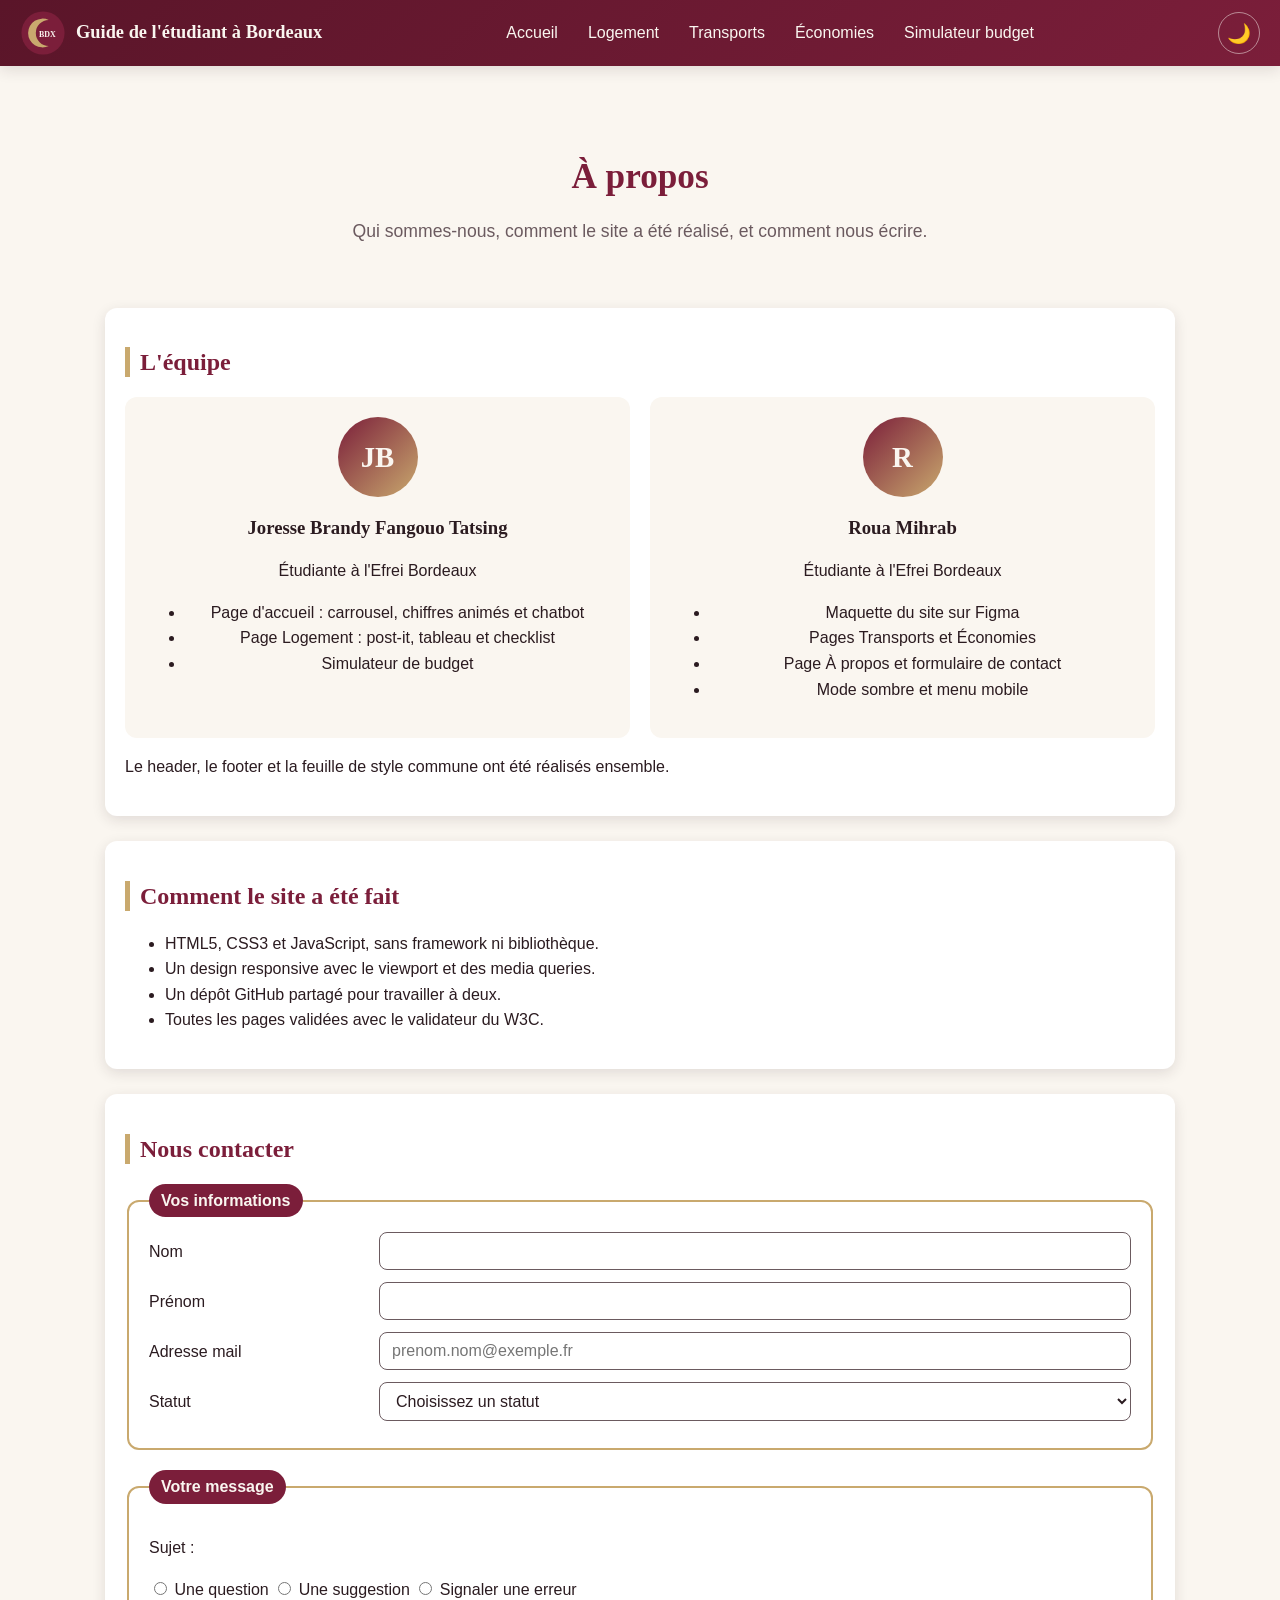
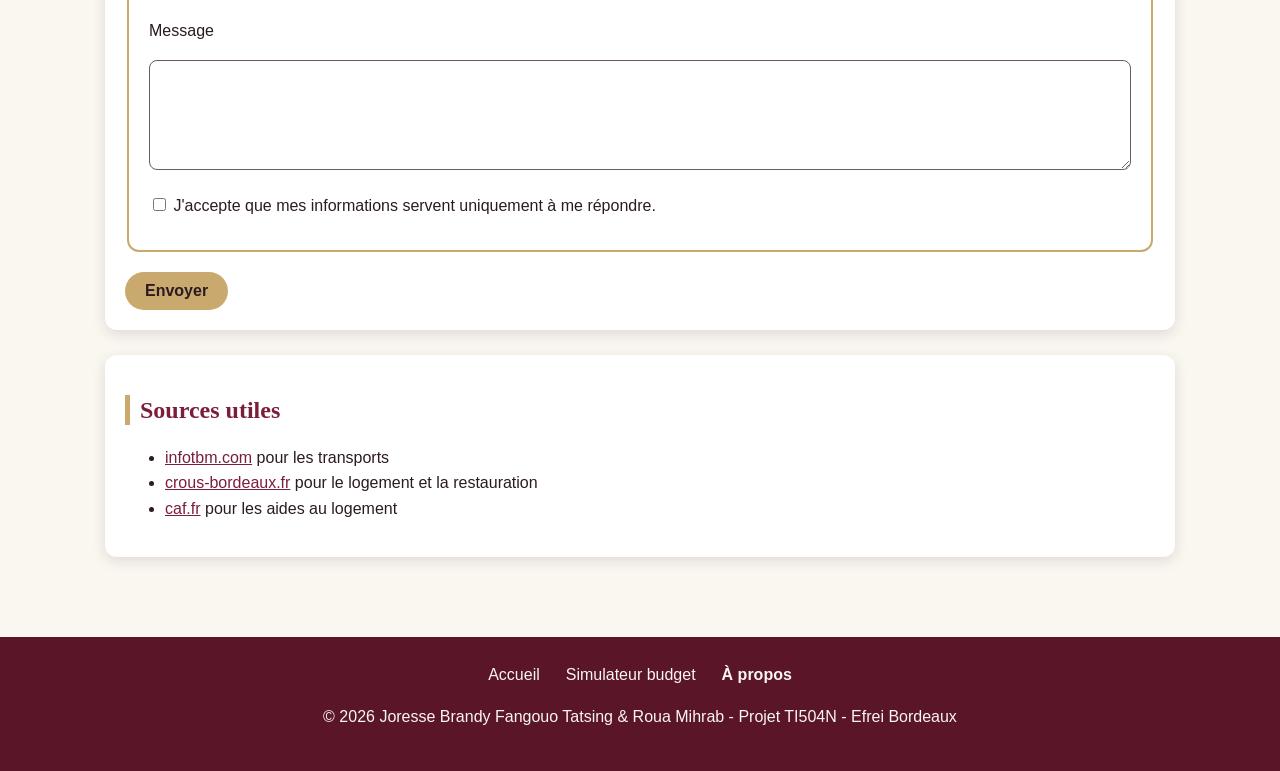
==== commit 57205fec: "Update member name to 'Roua Mihrab' in about.html" ====
--- a/pages/about.html
+++ b/pages/about.html
@@ -53,7 +53,7 @@
                 </article>
                 <article class="member">
                     <span class="avatar" aria-hidden="true">R</span>
-                    <h3>Roua</h3>
+                    <h3>Roua Mihrab</h3>
                     <p>Étudiante à l'Efrei Bordeaux</p>
                     <ul>
                         <li>Maquette du site sur Figma</li>
